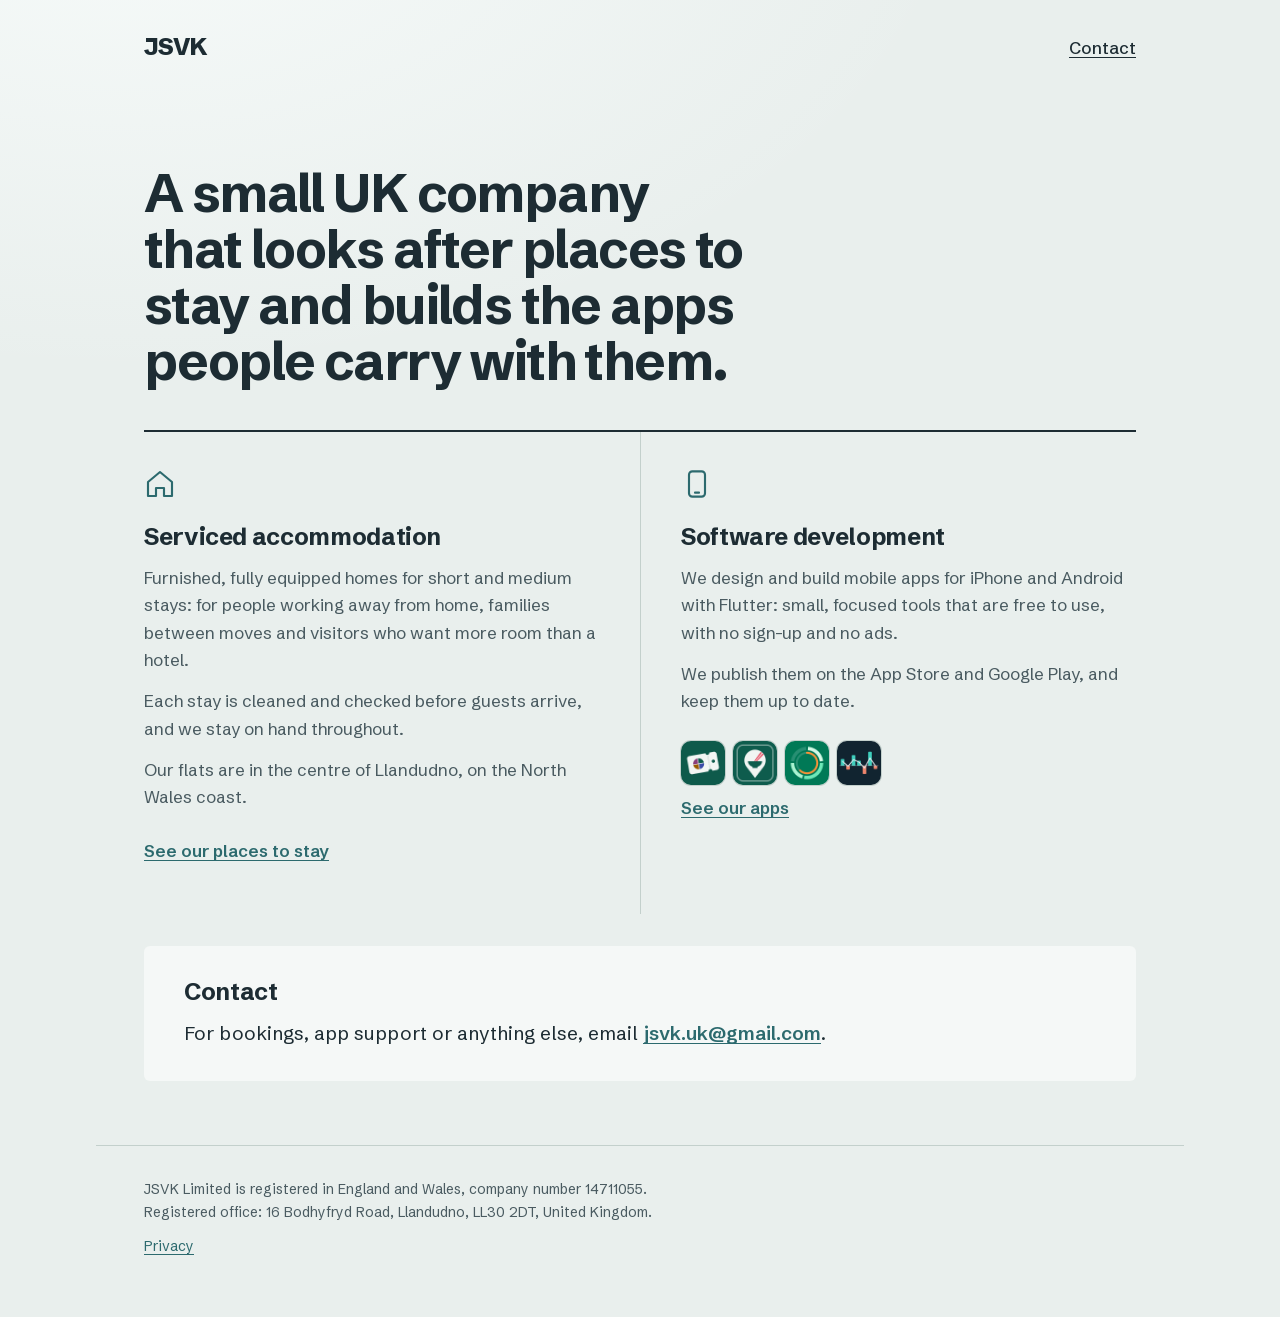
==== index.html @ effecd73 "Header reads JSVK again Co-Authored-By: Claude Opus 5.5 <noreply@anthropic.com>" ====
<!doctype html>
<html lang="en-GB">
<head>
<meta charset="utf-8">
<meta name="viewport" content="width=device-width, initial-scale=1">
<title>JSVK Limited</title>
<meta name="description" content="JSVK Limited is a UK company providing serviced accommodation and building mobile apps for iPhone and Android.">
<link rel="stylesheet" href="style.css?v=1.6.7">
</head>
<body>
<header class="top">
  <a class="mark" href="/" aria-label="JSVK Limited, home">JSVK</a>
  <a class="top-link" href="#contact">Contact</a>
</header>

<main>
  <section class="intro">
    <h1>A small UK company that looks after places to stay and builds the apps people carry with them.</h1>
  </section>

  <section class="work" aria-label="What we do">
    <article class="line" id="accommodation">
      <svg class="icon" viewBox="0 0 24 24" aria-hidden="true"><path d="M3 10.5 12 3l9 7.5V21h-6v-6H9v6H3z"/></svg>
      <h2>Serviced accommodation</h2>
      <p>Furnished, fully equipped homes for short and medium stays: for people working away from home,
        families between moves and visitors who want more room than a hotel.</p>
      <p>Each stay is cleaned and checked before guests arrive, and we stay on hand throughout.</p>
      <p>Our flats are in the centre of Llandudno, on the North Wales coast.</p>
      <a class="apps-link" href="stays.html"><span>See our places to stay</span></a>
    </article>
    <article class="line" id="software">
      <svg class="icon" viewBox="0 0 24 24" aria-hidden="true"><rect x="6" y="2.5" width="12" height="19" rx="2.5"/><path d="M10.5 18.5h3"/></svg>
      <h2>Software development</h2>
      <p>We design and build mobile apps for iPhone and Android with Flutter: small, focused tools
        that are free to use, with no sign-up and no ads.</p>
      <p>We publish them on the App Store and Google Play, and keep them up to date.</p>
      <a class="apps-link" href="apps.html">
        <span class="apps-icons" aria-hidden="true">
          <img src="img/trip-spending.png" alt="" width="44" height="44">
          <img src="img/restaurant-pick.png" alt="" width="44" height="44">
          <img src="img/meal-tracker.png" alt="" width="44" height="44">
          <img src="img/hsi-trend.png" alt="" width="44" height="44">
        </span>
        <span>See our apps</span>
      </a>
    </article>
  </section>

  <section class="contact" id="contact">
    <h2>Contact</h2>
    <p>For bookings, app support or anything else, email
      <a href="mailto:jsvk.uk@gmail.com">jsvk.uk@gmail.com</a>.</p>
  </section>
</main>

<footer class="legal">
  <p>JSVK Limited is registered in England and Wales, company number 14711055.<br>
    Registered office: 16 Bodhyfryd Road, Llandudno, LL30 2DT, United Kingdom.</p>
  <p><a href="privacy.html">Privacy</a></p>
</footer>
</body>
</html>
---- style.css ----
@font-face {
  font-family: "Schibsted Grotesk";
  src: url("fonts/SchibstedGrotesk.woff2") format("woff2");
  font-weight: 400 800;
  font-display: swap;
}

:root {
  --bg: #e9efed;
  --ink: #1d2c33;
  --muted: #4a5b61;
  --sea: #2c6a6e;
  --rule: #c3d0cc;
  --panel: #f5f8f7;
  --glow: #f7fbfa;
  color-scheme: light dark;
}

@media (prefers-color-scheme: dark) {
  :root {
    --bg: #0d2a33;
    --ink: #eef6f4;
    --muted: #b4cdca;
    --sea: #6fd6c8;
    --rule: #2b4d56;
    --panel: #133944;
    --glow: #1f5f6e;
  }
}

* { box-sizing: border-box; }

html { -webkit-text-size-adjust: 100%; }

body {
  margin: 0;
  /* The page brightens towards the top left, behind the headline. */
  background:
    radial-gradient(75rem 45rem at 10% -10%, var(--glow) 0%, transparent 70%) no-repeat,
    var(--bg);
  color: var(--ink);
  font: 400 1.0625rem/1.6 "Schibsted Grotesk", system-ui, sans-serif;
}

a { color: var(--sea); text-underline-offset: 0.18em; }
a:focus-visible { outline: 3px solid var(--sea); outline-offset: 3px; border-radius: 2px; }

.top, main, .legal {
  max-width: 68rem;
  margin: 0 auto;
  padding-inline: clamp(1rem, 5vw, 3rem);
}

.top {
  display: flex;
  justify-content: space-between;
  align-items: center;
  padding-block: 1.5rem;
}

.mark {
  font-weight: 800;
  font-size: 1.5rem;
  letter-spacing: -0.04em;
  color: var(--ink);
  text-decoration: none;
}

.top-link { color: var(--ink); font-weight: 500; padding: 0.6rem 0; }

/* The gap under the top bar; inner pages use the same (see .page). */
.intro { padding-block: clamp(2rem, 7vw, 4.5rem) clamp(1.5rem, 4vw, 2.5rem); }

h1 {
  margin: 0;
  max-width: 24ch;
  font-size: clamp(1.8rem, 4.4vw, 3.3rem);
  line-height: 1.06;
  font-weight: 700;
  letter-spacing: -0.03em;
  text-wrap: balance;
}

/* The two lines of business sit side by side as equal halves. */
.work {
  display: grid;
  grid-template-columns: 1fr 1fr;
  border-top: 2px solid var(--ink);
}

.line { padding: 2.25rem 2.5rem 2.75rem 0; }
.line + .line { padding: 2.25rem 0 2.75rem 2.5rem; border-left: 1px solid var(--rule); }

.icon {
  width: 2rem;
  height: 2rem;
  fill: none;
  stroke: var(--sea);
  stroke-width: 1.6;
  stroke-linejoin: round;
  stroke-linecap: round;
}

h2 {
  margin: 1rem 0 0.75rem;
  font-size: 1.5rem;
  line-height: 1.2;
  font-weight: 700;
  letter-spacing: -0.015em;
}

.line p { margin: 0 0 0.9rem; max-width: 34em; color: var(--muted); }

.contact {
  margin-block: 2rem 4rem;
  padding: 2rem clamp(1.25rem, 4vw, 2.5rem);
  background: var(--panel);
  border-radius: 6px;
}
.contact h2 { margin-top: 0; }
.contact p { margin: 0; font-size: 1.2rem; }
.contact a { font-weight: 600; }

.legal {
  padding-block: 2rem 3rem;
  border-top: 1px solid var(--rule);
  font-size: 0.875rem;
  color: var(--muted);
}
.legal p { margin: 0 0 0.75rem; }

/* Home: the software line ends in a link to the apps page: the apps' own icons, with the label below. */
.apps-link {
  display: inline-flex;
  flex-direction: column;
  align-items: flex-start;
  gap: 0.6rem;
  margin-top: 0.4rem;
  padding: 0.35rem 0;
  font-weight: 600;
}
.apps-icons { display: inline-flex; gap: 0.5rem; }
.apps-icons img {
  width: 2.75rem;
  height: 2.75rem;
  transition: transform 160ms ease-out;
}
.apps-link:hover .apps-icons img { transform: translateY(-2px); }

/* App icons keep Apple's rounded-square shape; a hairline keeps dark icons visible on the dark theme. */
.apps-icons img, .app-icon { border-radius: 22.5%; box-shadow: 0 0 0 1px var(--rule); }

/* Apps page: one row per app under the same heavy rule as the home page. */
.lede { color: var(--muted); font-size: 1.2rem; margin: 0.75rem 0 2.5rem; }

.apps { list-style: none; margin: 0; padding: 0; border-top: 2px solid var(--ink); }

.app {
  display: grid;
  grid-template-columns: 6rem 1fr;
  gap: 1.75rem;
  padding-block: 2.25rem;
}
.app + .app { border-top: 1px solid var(--rule); }

.app-icon { width: 6rem; height: 6rem; }

.page .app h2 { margin: 0.1rem 0 0.15rem; font-size: 1.5rem; }
.app p { margin: 0 0 0.9rem; color: var(--muted); }
.app .app-sub { color: var(--ink); font-weight: 500; }
.app .app-fine { font-size: 0.875rem; }

.app-links {
  display: flex;
  flex-wrap: wrap;
  align-items: center;
  gap: 0.75rem 1.5rem;
  margin: 1.25rem 0 0;
}
.badge { display: inline-block; line-height: 0; }
.badge img { height: 2.75rem; width: auto; }
.app-links a:not(.badge) { padding-block: 0.6rem; }

.note { color: var(--muted); margin-top: 0.5rem; }

/* Places to stay: a wide view of the town between the intro and the flats. */
/* Full page width, cropped to a low strip so the flats stay close to the top. */
.view { margin: 0 0 2.5rem; }
.view img {
  display: block;
  width: 100%;
  height: auto;
  aspect-ratio: 5 / 2;
  object-fit: cover;
  object-position: 50% 55%;
  border-radius: 6px;
  background: var(--panel);
}
.view figcaption { margin-top: 0.6rem; font-size: 0.875rem; color: var(--muted); }

/* Places to stay: the apps page's rows without an icon column. */
.stay { padding-block: 2.25rem; }
.stay + .stay { border-top: 1px solid var(--rule); }
.page .stay h2 { margin: 0 0 0.15rem; font-size: 1.5rem; }
.stay p { margin: 0 0 0.9rem; color: var(--muted); }
.stay .app-sub { color: var(--ink); font-weight: 500; }
.book { font-weight: 600; padding-block: 0.6rem; display: inline-block; }
.book::after { content: " \2192"; }

.legal a + a { margin-left: 1.25rem; }

@media (prefers-reduced-motion: reduce) {
  .apps-icons img { transition: none; }
}

.page h1 { font-size: clamp(2rem, 5vw, 3rem); }
.page h2 { font-size: 1.2rem; margin-top: 2rem; }
.page p { max-width: 38em; }
.page { padding-block: clamp(2rem, 7vw, 4.5rem) 4rem; }

@media (max-width: 720px) {
  .work { grid-template-columns: 1fr; }
  .line, .line + .line { padding: 2rem 0; border-left: 0; }
  .line + .line { border-top: 1px solid var(--rule); }
  .app { grid-template-columns: 4rem 1fr; gap: 1.1rem; }
  .app-icon { width: 4rem; height: 4rem; }
}
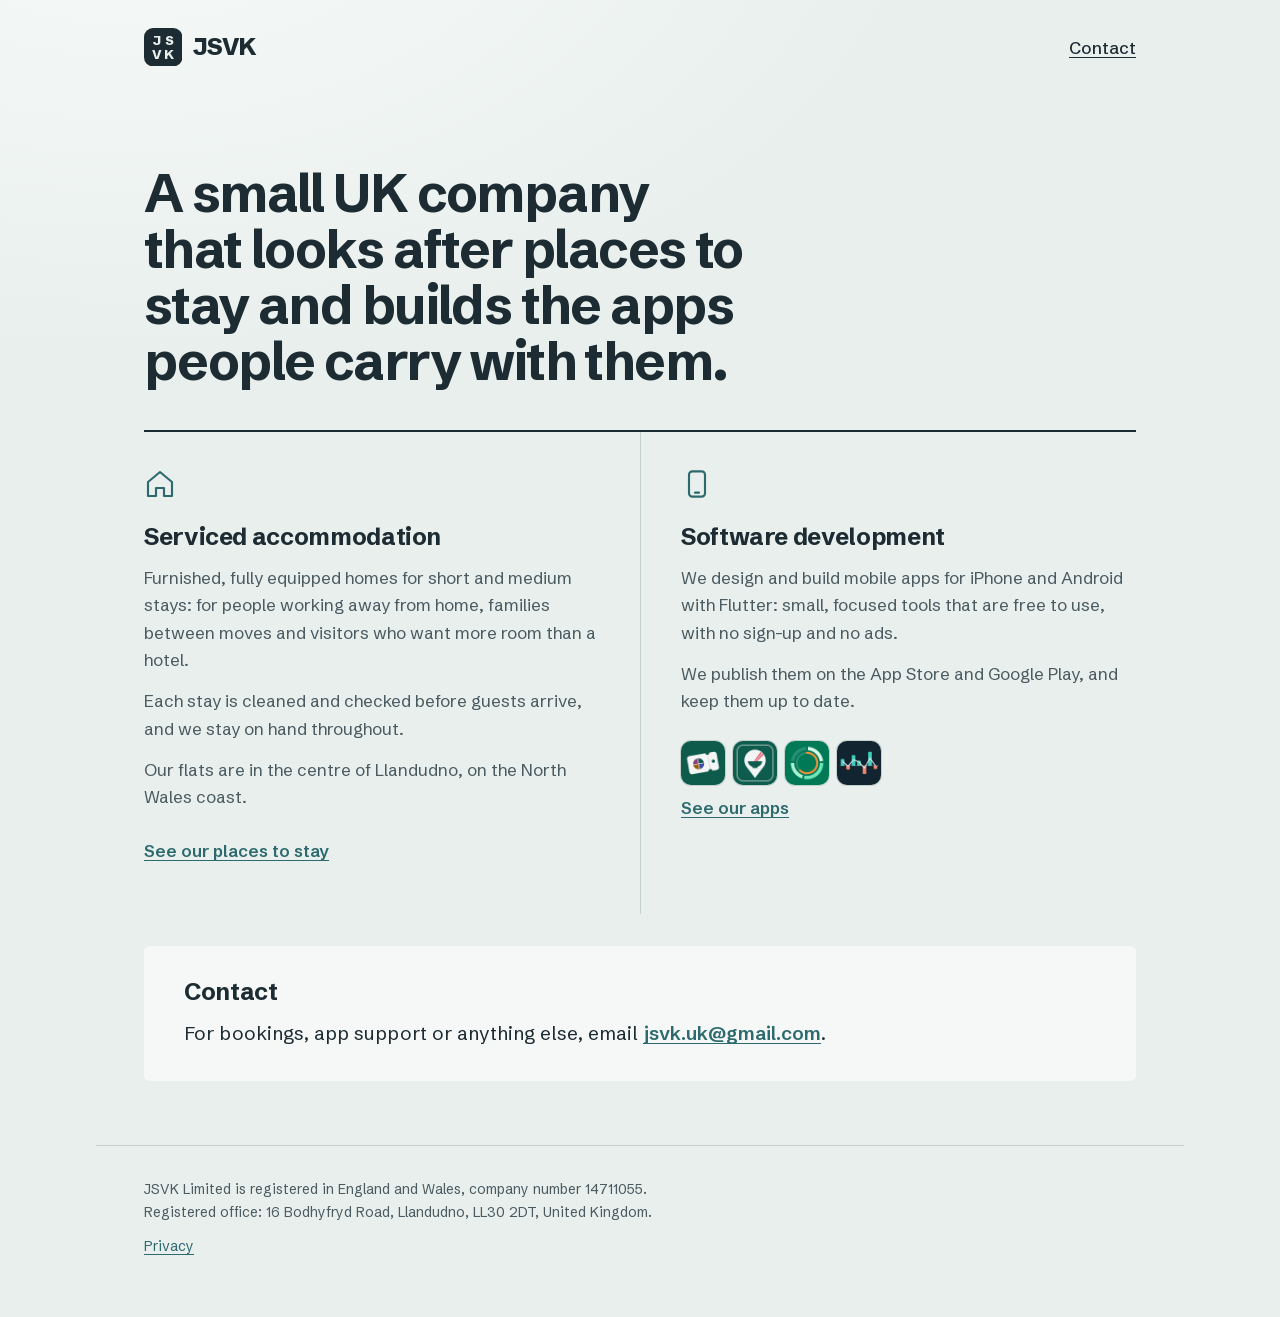
==== commit 47f2a111: "Header: add the JSVK grid logo before the name Co-Authored-By: Claude Opus 5.5 <noreply@anthropic.co" ====
--- a/index.html
+++ b/index.html
@@ -5,11 +5,11 @@
 <meta name="viewport" content="width=device-width, initial-scale=1">
 <title>JSVK Limited</title>
 <meta name="description" content="JSVK Limited is a UK company providing serviced accommodation and building mobile apps for iPhone and Android.">
-<link rel="stylesheet" href="style.css?v=1.6.7">
+<link rel="stylesheet" href="style.css?v=1.6.9">
 </head>
 <body>
 <header class="top">
-  <a class="mark" href="/" aria-label="JSVK Limited, home">JSVK</a>
+  <a class="mark" href="/" aria-label="JSVK Limited, home"><svg class="mark-tile" viewBox="0 0 64 64" aria-hidden="true"><rect width="64" height="64" rx="15"/><text x="21.5" y="29">J</text><text x="42.5" y="29">S</text><text x="21.5" y="52">V</text><text x="42.5" y="52">K</text></svg>JSVK</a>
   <a class="top-link" href="#contact">Contact</a>
 </header>
 
--- a/style.css
+++ b/style.css
@@ -59,12 +59,20 @@
 }
 
 .mark {
+  display: inline-flex;
+  align-items: center;
+  gap: 0.65rem;
   font-weight: 800;
   font-size: 1.5rem;
   letter-spacing: -0.04em;
   color: var(--ink);
   text-decoration: none;
 }
+
+/* The logo tile: J S / V K in an app-icon square, inverted on the dark theme by the colour tokens. */
+.mark-tile { width: 2.4rem; height: 2.4rem; flex: none; letter-spacing: 0; }
+.mark-tile rect { fill: var(--ink); }
+.mark-tile text { fill: var(--bg); font-size: 22px; font-weight: 800; text-anchor: middle; }
 
 .top-link { color: var(--ink); font-weight: 500; padding: 0.6rem 0; }
 
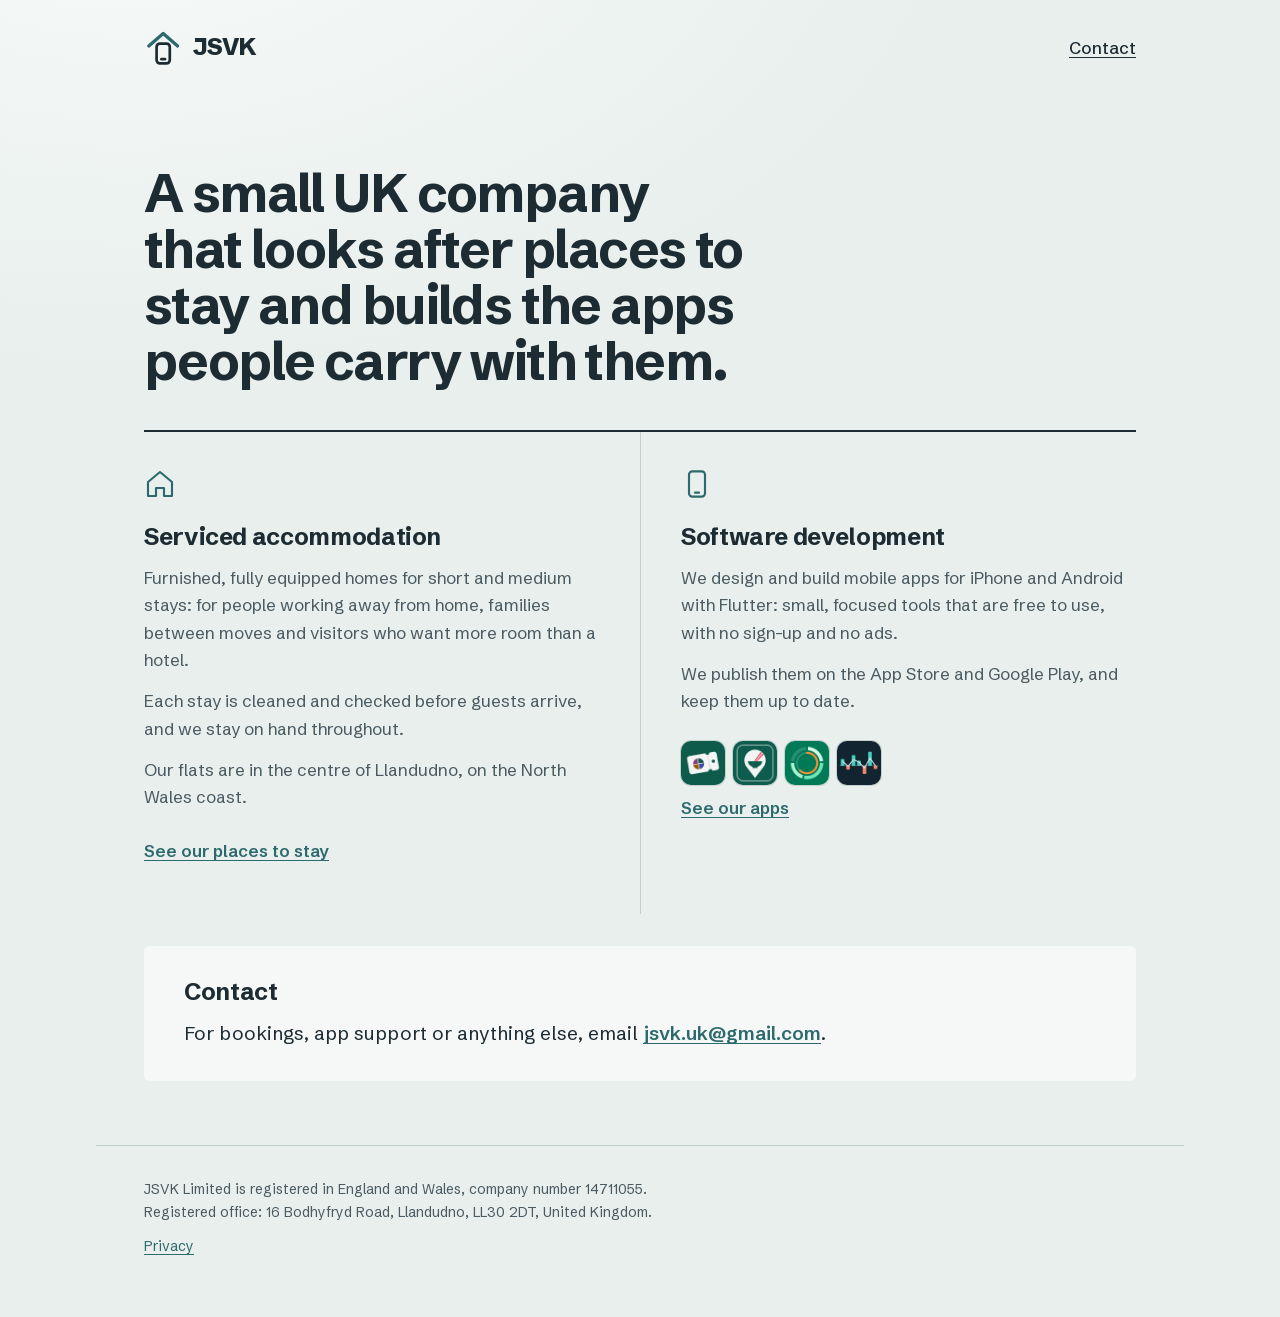
==== commit 3e2ae841: "Switch the logo to the roof-over-a-phone design Co-Authored-By: Claude Opus 5.5 <noreply@anthropic.c" ====
--- a/index.html
+++ b/index.html
@@ -5,11 +5,14 @@
 <meta name="viewport" content="width=device-width, initial-scale=1">
 <title>JSVK Limited</title>
 <meta name="description" content="JSVK Limited is a UK company providing serviced accommodation and building mobile apps for iPhone and Android.">
-<link rel="stylesheet" href="style.css?v=1.6.9">
+<link rel="stylesheet" href="style.css?v=1.7.1">
+<link rel="icon" href="/favicon.ico" sizes="32x32 48x48">
+<link rel="icon" href="/img/icon-192.png" type="image/png" sizes="192x192">
+<link rel="apple-touch-icon" href="/apple-touch-icon.png">
 </head>
 <body>
 <header class="top">
-  <a class="mark" href="/" aria-label="JSVK Limited, home"><svg class="mark-tile" viewBox="0 0 64 64" aria-hidden="true"><rect width="64" height="64" rx="15"/><text x="21.5" y="29">J</text><text x="42.5" y="29">S</text><text x="21.5" y="52">V</text><text x="42.5" y="52">K</text></svg>JSVK</a>
+  <a class="mark" href="/" aria-label="JSVK Limited, home"><svg class="mark-icon" viewBox="0 0 64 64" aria-hidden="true"><path class="roof" d="M8 30 L32 9 L56 30"/><rect x="21" y="26" width="22" height="33" rx="5.5"/><path d="M29 52 H35"/></svg>JSVK</a>
   <a class="top-link" href="#contact">Contact</a>
 </header>
 
--- a/style.css
+++ b/style.css
@@ -69,10 +69,10 @@
   text-decoration: none;
 }
 
-/* The logo tile: J S / V K in an app-icon square, inverted on the dark theme by the colour tokens. */
-.mark-tile { width: 2.4rem; height: 2.4rem; flex: none; letter-spacing: 0; }
-.mark-tile rect { fill: var(--ink); }
-.mark-tile text { fill: var(--bg); font-size: 22px; font-weight: 800; text-anchor: middle; }
+/* The logo: a roof over a phone, for the two halves of the business. Colours follow the theme tokens. */
+.mark-icon { width: 2.4rem; height: 2.4rem; flex: none; fill: none; stroke: var(--ink); stroke-width: 4.5;
+  stroke-linecap: round; stroke-linejoin: round; }
+.mark-icon .roof { stroke: var(--sea); stroke-width: 5.5; }
 
 .top-link { color: var(--ink); font-weight: 500; padding: 0.6rem 0; }
 
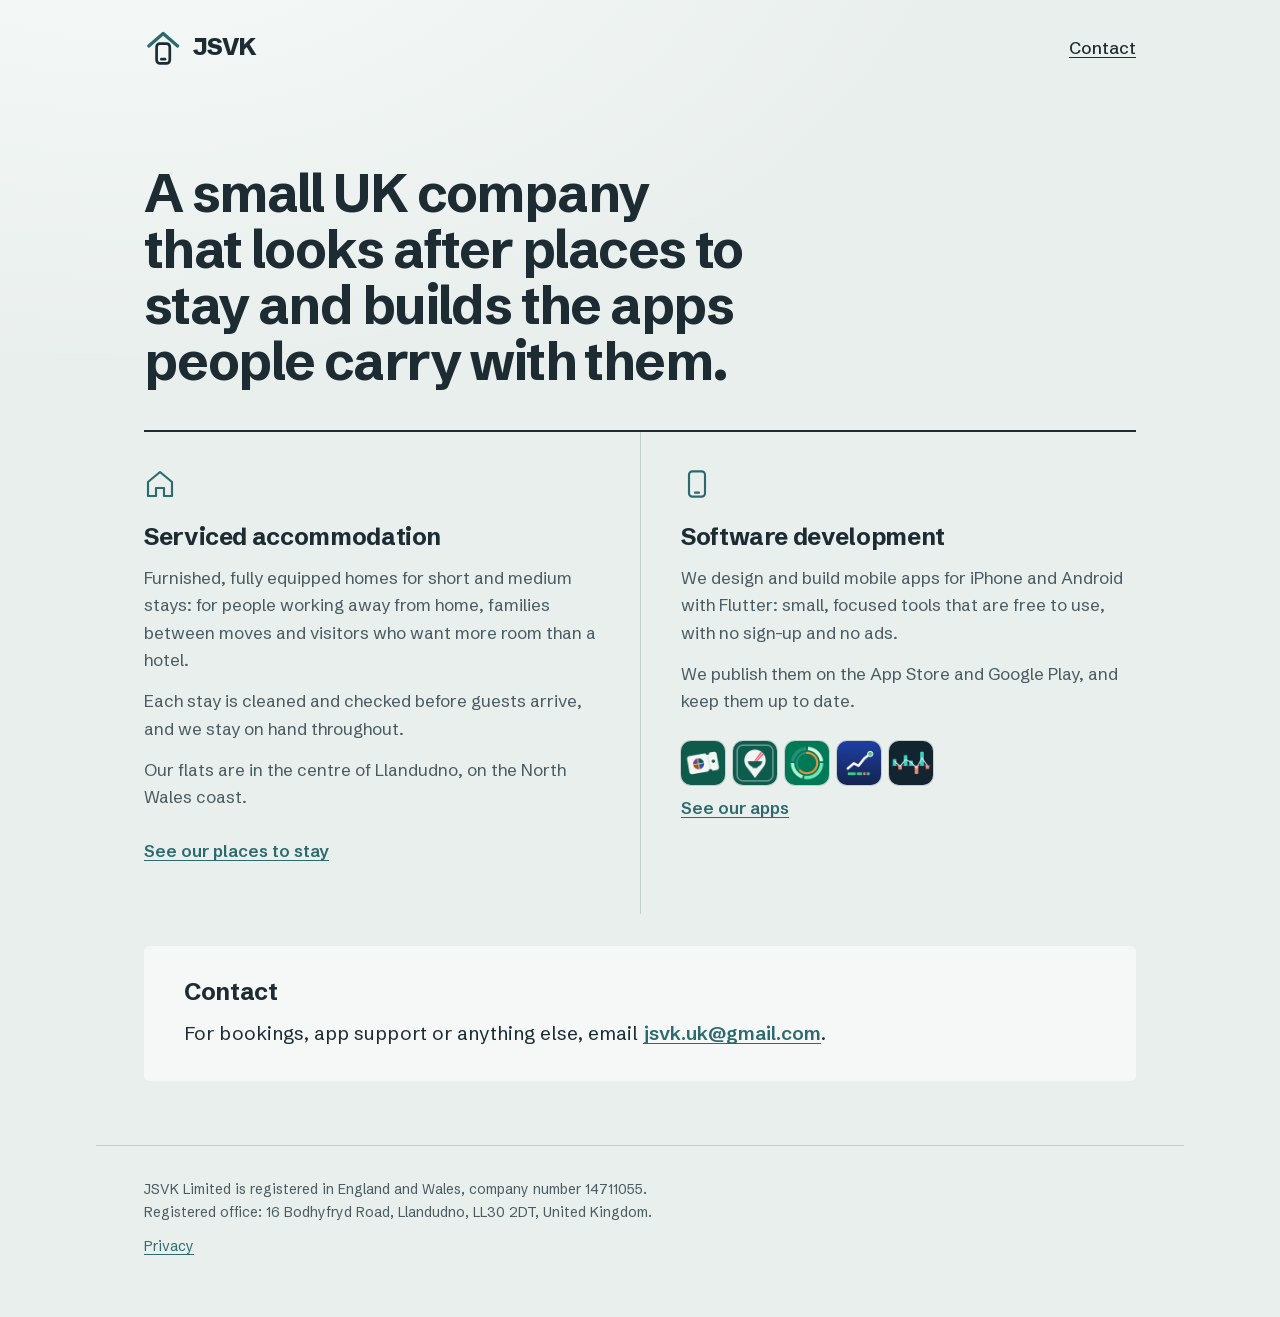
==== commit b476648f: "Home: add the Stocks: Gain & Loss icon to the apps row Co-Authored-By: Claude Opus 5.5 <noreply@anth" ====
--- a/index.html
+++ b/index.html
@@ -42,6 +42,7 @@
           <img src="img/trip-spending.png" alt="" width="44" height="44">
           <img src="img/restaurant-pick.png" alt="" width="44" height="44">
           <img src="img/meal-tracker.png" alt="" width="44" height="44">
+          <img src="img/stock-profile.png" alt="" width="44" height="44">
           <img src="img/hsi-trend.png" alt="" width="44" height="44">
         </span>
         <span>See our apps</span>
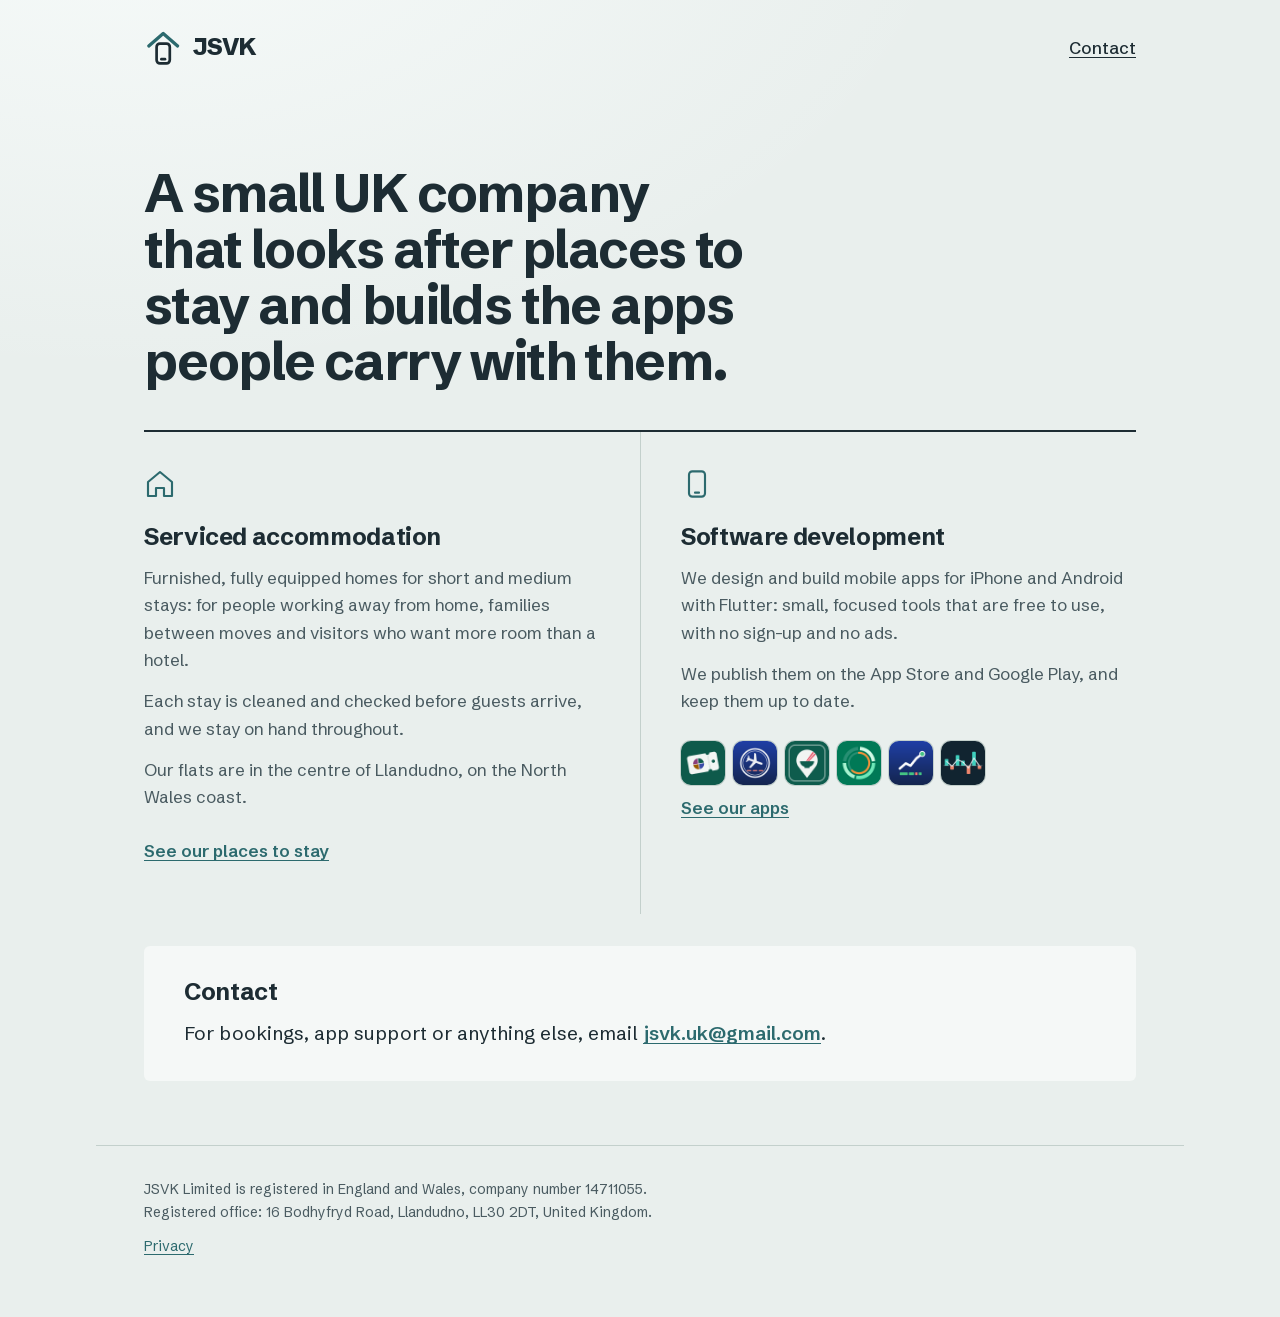
==== commit b761f1f7: "Before You Land: Our apps entry and home page icon Co-Authored-By: Claude Opus 5.5 <noreply@anthropi" ====
--- a/index.html
+++ b/index.html
@@ -40,6 +40,7 @@
       <a class="apps-link" href="apps.html">
         <span class="apps-icons" aria-hidden="true">
           <img src="img/trip-spending.png" alt="" width="44" height="44">
+          <img src="img/before-you-land.png" alt="" width="44" height="44">
           <img src="img/restaurant-pick.png" alt="" width="44" height="44">
           <img src="img/meal-tracker.png" alt="" width="44" height="44">
           <img src="img/stock-profile.png" alt="" width="44" height="44">
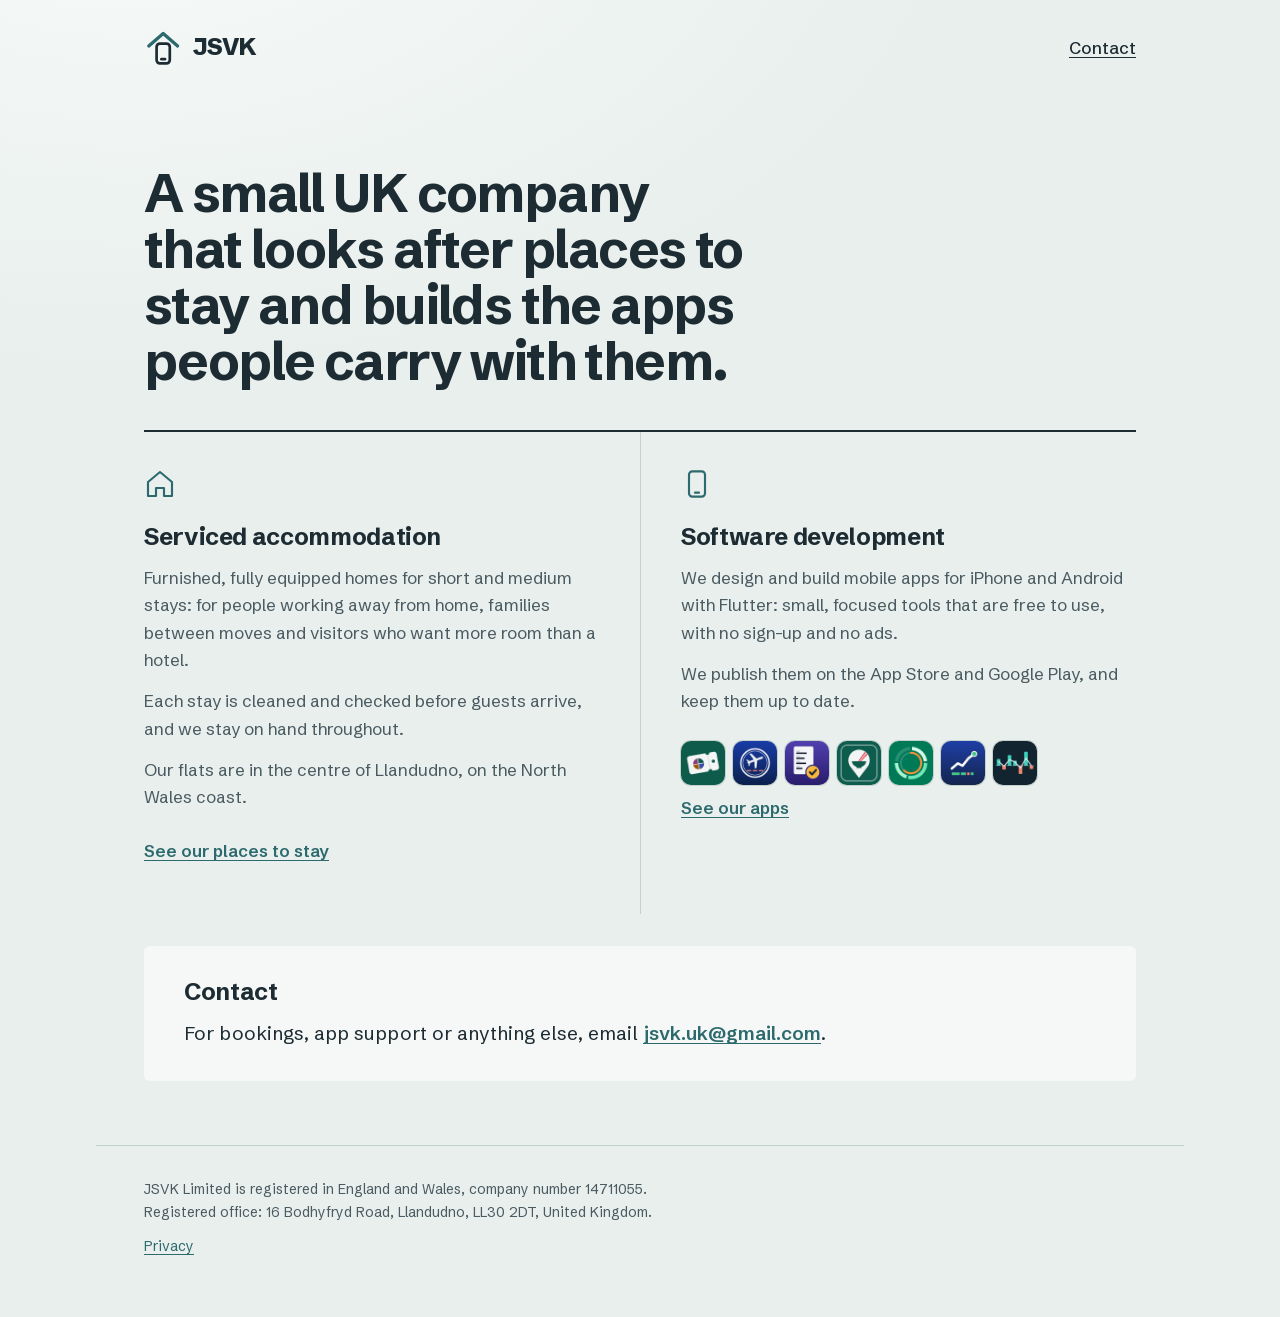
==== commit 0da0b4e0: "Our apps and home: add Taiwan Entry Permit Helper after Before You Land Co-Authored-By: Claude Opus " ====
--- a/index.html
+++ b/index.html
@@ -5,7 +5,7 @@
 <meta name="viewport" content="width=device-width, initial-scale=1">
 <title>JSVK Limited</title>
 <meta name="description" content="JSVK Limited is a UK company providing serviced accommodation and building mobile apps for iPhone and Android.">
-<link rel="stylesheet" href="style.css?v=1.7.1">
+<link rel="stylesheet" href="style.css?v=1.10.0">
 <link rel="icon" href="/favicon.ico" sizes="32x32 48x48">
 <link rel="icon" href="/img/icon-192.png" type="image/png" sizes="192x192">
 <link rel="apple-touch-icon" href="/apple-touch-icon.png">
@@ -41,6 +41,7 @@
         <span class="apps-icons" aria-hidden="true">
           <img src="img/trip-spending.png" alt="" width="44" height="44">
           <img src="img/before-you-land.png" alt="" width="44" height="44">
+          <img src="img/tw-entry-permit.png" alt="" width="44" height="44">
           <img src="img/restaurant-pick.png" alt="" width="44" height="44">
           <img src="img/meal-tracker.png" alt="" width="44" height="44">
           <img src="img/stock-profile.png" alt="" width="44" height="44">
--- a/style.css
+++ b/style.css
@@ -147,13 +147,18 @@
   padding: 0.35rem 0;
   font-weight: 600;
 }
-.apps-icons { display: inline-flex; gap: 0.5rem; }
+.apps-icons { display: inline-flex; flex-wrap: wrap; gap: 0.5rem; }
 .apps-icons img {
   width: 2.75rem;
   height: 2.75rem;
   transition: transform 160ms ease-out;
 }
 .apps-link:hover .apps-icons img { transform: translateY(-2px); }
+/* Seven icons fit one row on a 360 px phone. */
+@media (max-width: 400px) {
+  .apps-icons { gap: 0.375rem; }
+  .apps-icons img { width: 2.5rem; height: 2.5rem; }
+}
 
 /* App icons keep Apple's rounded-square shape; a hairline keeps dark icons visible on the dark theme. */
 .apps-icons img, .app-icon { border-radius: 22.5%; box-shadow: 0 0 0 1px var(--rule); }
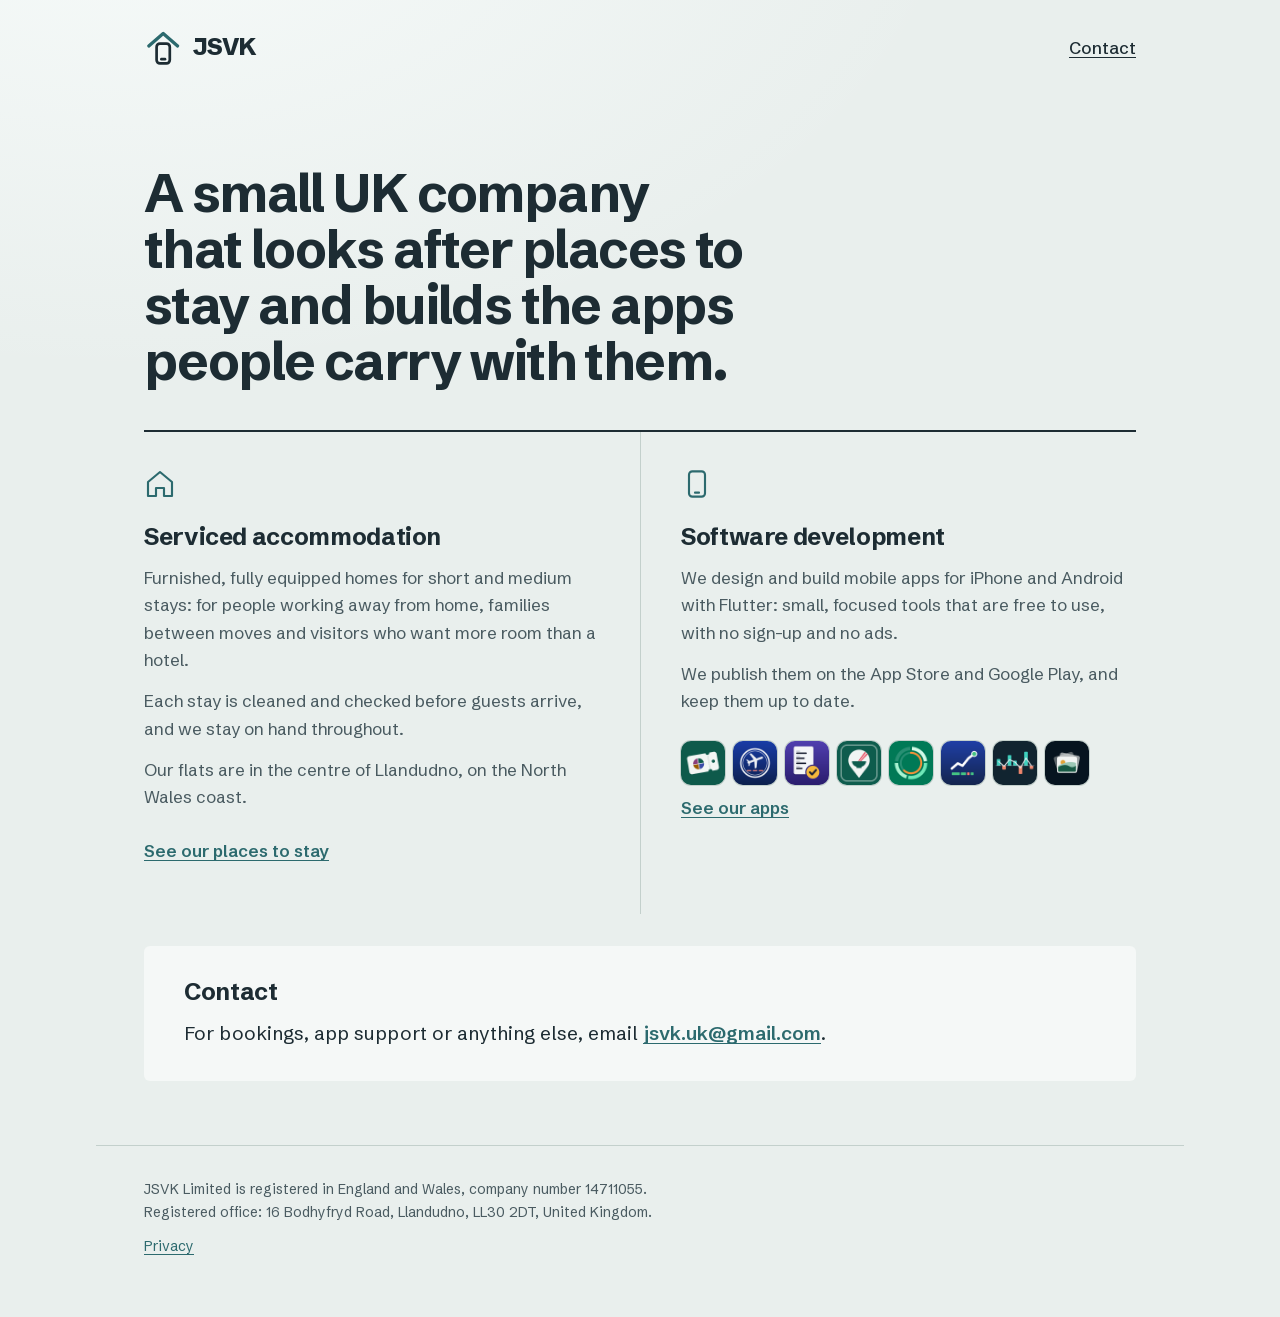
==== commit d9f71e40: "Albumatic on the home page and Our apps; icon row fits eight on a phone Co-Authored-By: Claude Opus " ====
--- a/index.html
+++ b/index.html
@@ -5,7 +5,7 @@
 <meta name="viewport" content="width=device-width, initial-scale=1">
 <title>JSVK Limited</title>
 <meta name="description" content="JSVK Limited is a UK company providing serviced accommodation and building mobile apps for iPhone and Android.">
-<link rel="stylesheet" href="style.css?v=1.10.0">
+<link rel="stylesheet" href="style.css?v=1.11.0">
 <link rel="icon" href="/favicon.ico" sizes="32x32 48x48">
 <link rel="icon" href="/img/icon-192.png" type="image/png" sizes="192x192">
 <link rel="apple-touch-icon" href="/apple-touch-icon.png">
@@ -46,6 +46,7 @@
           <img src="img/meal-tracker.png" alt="" width="44" height="44">
           <img src="img/stock-profile.png" alt="" width="44" height="44">
           <img src="img/hsi-trend.png" alt="" width="44" height="44">
+          <img src="img/albumatic.png" alt="" width="44" height="44">
         </span>
         <span>See our apps</span>
       </a>
--- a/style.css
+++ b/style.css
@@ -147,17 +147,23 @@
   padding: 0.35rem 0;
   font-weight: 600;
 }
-.apps-icons { display: inline-flex; flex-wrap: wrap; gap: 0.5rem; }
+/* One row whatever the number of apps: each icon is at most 2.75rem and shrinks evenly when the
+   row is wider than the screen (eight icons on a 320-360 px phone), instead of wrapping. */
+.apps-icons {
+  display: grid;
+  grid-auto-flow: column;
+  grid-auto-columns: minmax(0, 2.75rem);
+  gap: 0.5rem;
+}
 .apps-icons img {
-  width: 2.75rem;
-  height: 2.75rem;
+  width: 100%;
+  height: auto;
+  aspect-ratio: 1;
   transition: transform 160ms ease-out;
 }
 .apps-link:hover .apps-icons img { transform: translateY(-2px); }
-/* Seven icons fit one row on a 360 px phone. */
 @media (max-width: 400px) {
   .apps-icons { gap: 0.375rem; }
-  .apps-icons img { width: 2.5rem; height: 2.5rem; }
 }
 
 /* App icons keep Apple's rounded-square shape; a hairline keeps dark icons visible on the dark theme. */
